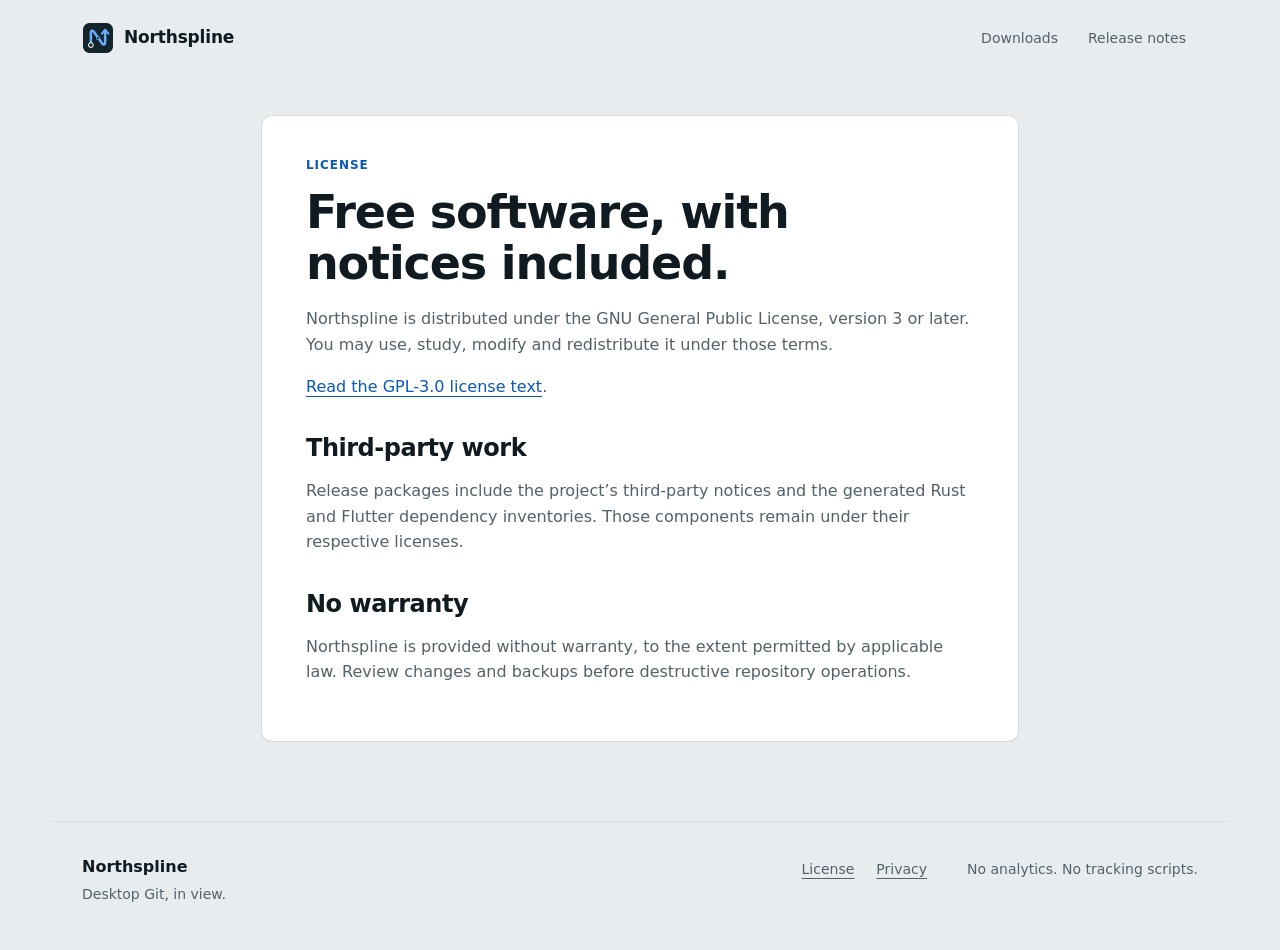
==== webfront/license.html @ b197490f "Sync website from Forgejo Mirrored from 2657f8e8e90832d0650944eec65418babd970d51." ====
<!doctype html><html lang="en"><head><meta charset="utf-8"><meta name="theme-color" content="#E8ECEE" media="(prefers-color-scheme: light)"><meta name="theme-color" content="#0B151A" media="(prefers-color-scheme: dark)"><meta name="viewport" content="width=device-width, initial-scale=1"><meta name="description" content="Northspline licensing information."><title>License · Northspline</title><link rel="icon" href="assets/icon-32.png"><link rel="stylesheet" href="style.css"></head><body><a class="skip-link" href="#main">Skip to content</a><header class="site-header"><a href="index.html" class="brand" aria-label="Northspline home"><img src="assets/icon-64.png" width="32" height="32" alt="">Northspline</a><nav aria-label="Primary"><a href="index.html#downloads">Downloads</a><a href="releases.html">Release notes</a></nav></header><main id="main" class="legal"><div class="island"><p class="eyebrow">LICENSE</p><h1>Free software, with notices included.</h1><p>Northspline is distributed under the GNU General Public License, version 3 or later. You may use, study, modify and redistribute it under those terms.</p><p><a href="https://www.gnu.org/licenses/gpl-3.0.html" rel="noopener">Read the GPL-3.0 license text</a>.</p><h2>Third-party work</h2><p>Release packages include the project’s third-party notices and the generated Rust and Flutter dependency inventories. Those components remain under their respective licenses.</p><h2>No warranty</h2><p>Northspline is provided without warranty, to the extent permitted by applicable law. Review changes and backups before destructive repository operations.</p></div></main><footer><div><strong>Northspline</strong><p>Desktop Git, in view.</p></div><nav aria-label="Legal"><a href="license.html" aria-current="page">License</a><a href="privacy.html">Privacy</a></nav><p>No analytics. No tracking scripts.</p></footer></body></html>
---- webfront/style.css ----
/* Northspline website on Meridian: islands on a tinted ground, one polar
   accent spent on intent, the spline graph as the signature. Colours are the
   Northspline brand of meridian_ui (light and dark). */

:root {
  color-scheme: light dark;
  --ground: #E8ECEE;
  --ground-hover: #DCE2E5;
  --pane: #FFFFFF;
  --pane-alt: #F6F8F9;
  --raised: #FFFFFF;
  --ink: #0F1B21;
  --ink-muted: #52616A;
  --line: #D8DFE3;
  --line-strong: #C3CCD1;
  --accent: #0A62CC;
  --accent-hover: #0853AD;
  --on-accent: #FFFFFF;
  --accent-soft: #DCEBFD;
  --accent-ink: #0A58B8;
  --focus: #0A62CC;
  --brand: #14242B;
  --danger: #B42318;
  --lane-1: #1F6FD6;
  --lane-2: #0B8A7A;
  --lane-3: #B26A00;
  --lane-4: #D4521E;
  --lane-5: #C7306B;
  --shadow-pane: 0 0 0 1px rgba(15, 27, 33, 0.07), 0 1px 2px rgba(15, 27, 33, 0.05);
  --shadow-float: 0 0 0 1px rgba(15, 27, 33, 0.09), 0 16px 40px -12px rgba(15, 27, 33, 0.28);
  --shadow-control: 0 1px 0 rgba(15, 27, 33, 0.06);
  --radius-sm: 5px;
  --radius-md: 7px;
  --radius-lg: 10px;
  --radius-xl: 14px;
  --font-sans: -apple-system, BlinkMacSystemFont, "SF Pro Text", "Segoe UI Variable", "Segoe UI", Cantarell, "Noto Sans", system-ui, sans-serif;
  --font-mono: ui-monospace, "JetBrains Mono", "SF Mono", Menlo, Consolas, monospace;
  --max: 1180px;
}

@media (prefers-color-scheme: dark) {
  :root {
    --ground: #0B151A;
    --ground-hover: #13222A;
    --pane: #122027;
    --pane-alt: #0F1B21;
    --raised: #1A2A32;
    --ink: #E4ECEF;
    --ink-muted: #93A5AE;
    --line: #21323B;
    --line-strong: #2C414B;
    --accent: #6AAEFF;
    --accent-hover: #8CC2FF;
    --on-accent: #04121C;
    --accent-soft: #16334D;
    --accent-ink: #8CC2FF;
    --focus: #8CC2FF;
    --brand: #1F3A48;
    --danger: #FF9C8F;
    --lane-1: #6AAEFF;
    --lane-2: #3DD6C0;
    --lane-3: #F2C14E;
    --lane-4: #FF8A5B;
    --lane-5: #FF6B9A;
    --shadow-pane: 0 0 0 1px rgba(255, 255, 255, 0.05), 0 1px 2px rgba(0, 0, 0, 0.35);
    --shadow-float: 0 0 0 1px rgba(255, 255, 255, 0.08), 0 16px 40px -12px rgba(0, 0, 0, 0.7);
    --shadow-control: 0 1px 0 rgba(0, 0, 0, 0.3);
  }
}

* { box-sizing: border-box; }
html { scroll-behavior: smooth; }
body {
  margin: 0;
  background: var(--ground);
  color: var(--ink);
  font: 16px/1.6 var(--font-sans);
  -webkit-font-smoothing: antialiased;
}
img { max-width: 100%; }
p { color: var(--ink-muted); }
a { color: var(--accent-ink); text-underline-offset: 4px; }
a:hover { text-decoration-thickness: 2px; }
a:focus-visible, .button:focus-visible {
  outline: 2px solid var(--focus);
  outline-offset: 3px;
  border-radius: var(--radius-sm);
}
code, .mono { font-family: var(--font-mono); font-size: 0.92em; }

.skip-link {
  position: absolute; left: 16px; top: -80px; z-index: 20;
  background: var(--accent); color: var(--on-accent);
  padding: 10px 16px; border-radius: var(--radius-md);
}
.skip-link:focus { top: 12px; }

.site-header, main, footer {
  max-width: var(--max); margin: auto; padding-left: 32px; padding-right: 32px;
}

/* Header: chrome sits straight on the ground. */
.site-header {
  min-height: 76px; display: flex; justify-content: space-between;
  align-items: center; gap: 24px;
}
.brand {
  display: flex; align-items: center; gap: 10px;
  color: var(--ink); font-size: 17px; font-weight: 650;
  letter-spacing: -0.01em; text-decoration: none;
}
.brand img { border-radius: 8px; }
.site-header nav, footer nav { display: flex; gap: 6px; align-items: center; }
.site-header nav a {
  color: var(--ink-muted); text-decoration: none; font-size: 14px; font-weight: 500;
  padding: 6px 12px; border-radius: var(--radius-md);
}
.site-header nav a:hover { background: var(--ground-hover); color: var(--ink); }

/* Buttons follow Meridian's primary and secondary ranks. */
.button {
  display: inline-flex; min-height: 40px; align-items: center; justify-content: center; gap: 8px;
  padding: 8px 18px; border-radius: var(--radius-md);
  font-size: 15px; font-weight: 600; text-decoration: none;
  transition: background-color 120ms ease-out;
}
.button.primary { background: var(--accent); color: var(--on-accent); }
.button.primary:hover { background: var(--accent-hover); }
.button.secondary {
  background: var(--pane); color: var(--ink);
  border: 1px solid var(--line-strong); box-shadow: var(--shadow-control);
}
.button.secondary:hover { background: var(--ground-hover); }
.button .icon { background: currentColor; }

.eyebrow {
  margin: 0 0 12px; color: var(--accent-ink);
  font-size: 12px; font-weight: 650; letter-spacing: 0.08em; text-transform: uppercase;
}
h1, h2, h3 { color: var(--ink); }
h2 {
  font-size: clamp(30px, 3.6vw, 42px); line-height: 1.12;
  letter-spacing: -0.02em; margin: 0 0 14px; font-weight: 700;
}
h3 { font-size: 17px; line-height: 1.3; margin: 0 0 8px; font-weight: 650; }

/* Hero */
.hero { padding: 72px 0 56px; text-align: center; position: relative; }
.hero-lanes {
  position: absolute; inset: 0 0 auto 0; margin: auto; width: 100%; max-width: 900px;
  height: 100%; pointer-events: none; opacity: 0.5;
}
.hero-lanes path { fill: none; stroke-width: 2.5; stroke-linecap: round; }
.hero-lanes circle { stroke-width: 2.5; fill: var(--ground); }
.hero > :not(.hero-lanes) { position: relative; }
.hero-mark { display: block; margin: 0 auto 26px; border-radius: 22px; box-shadow: var(--shadow-float); }
.hero h1 {
  font-size: clamp(44px, 6.4vw, 76px); line-height: 1.02;
  letter-spacing: -0.035em; margin: 0 0 20px; font-weight: 750;
}
.hero h1 span { color: var(--accent-ink); }
.intro { font-size: 19px; max-width: 640px; margin: 0 auto; }
.actions { display: flex; flex-wrap: wrap; justify-content: center; gap: 12px; margin-top: 28px; }
.platforms { margin-top: 16px; font-size: 14px; }

/* The product shot is an island that floats above the ground. */
.product-shot { padding: 12px 0 72px; }
.window {
  background: var(--pane); border-radius: var(--radius-xl);
  box-shadow: var(--shadow-float); overflow: hidden;
}
.window-bar { display: flex; gap: 8px; padding: 12px 14px; background: var(--ground); }
.window-bar span { width: 12px; height: 12px; border-radius: 50%; background: var(--line-strong); }
.window img { display: block; width: 100%; height: auto; }
.caption { text-align: center; font-size: 14px; margin-top: 18px; }

section:not(.hero):not(.product-shot) { padding: 64px 0; }
.section-heading { max-width: 700px; margin-bottom: 32px; }
.section-heading.center { margin-left: auto; margin-right: auto; text-align: center; }

/* Islands */
.island, .feature-grid article, .download-card, .release-status, .release-record {
  background: var(--pane); border-radius: var(--radius-lg); box-shadow: var(--shadow-pane);
}
.feature-grid, .download-grid { display: grid; grid-template-columns: repeat(3, minmax(0, 1fr)); gap: 16px; }
.feature-grid article { padding: 24px; }
.feature-grid p, .download-card p { margin-bottom: 0; font-size: 15px; }
.feature-icon {
  width: 36px; height: 36px; border-radius: var(--radius-md);
  display: grid; place-items: center; background: var(--accent-soft); margin-bottom: 16px;
}
.icon {
  display: inline-block; width: 18px; height: 18px; background: var(--accent-ink);
  -webkit-mask: var(--icon) center / contain no-repeat; mask: var(--icon) center / contain no-repeat;
}

/* Graph story: a split island with the spline lanes. */
.graph-story { display: grid; grid-template-columns: minmax(0, 1fr) minmax(0, 1fr); gap: 16px; align-items: stretch; }
.graph-story .island { padding: 32px; }
.graph-story ul { margin: 18px 0 0; padding: 0; list-style: none; }
.graph-story li { display: flex; gap: 10px; align-items: baseline; color: var(--ink-muted); }
.graph-story li + li { margin-top: 10px; }
.graph-story li::before {
  content: ""; flex: none; width: 8px; height: 8px; border-radius: 50%;
  border: 2px solid var(--accent); transform: translateY(1px);
}
.graph-demo { background: var(--pane-alt); display: flex; align-items: center; justify-content: center; }
.graph-demo svg { width: 100%; max-width: 420px; height: auto; }
.graph-demo path { fill: none; stroke-width: 2.5; stroke-linecap: round; }
.graph-demo circle { stroke-width: 2; fill: var(--pane-alt); }
.graph-demo text { font: 500 13px var(--font-sans); fill: var(--ink); }
.graph-demo .hash { font: 12px var(--font-mono); fill: var(--ink-muted); }
.graph-demo .chip { fill: var(--accent-soft); }
.graph-demo .chip-text { font: 600 11px var(--font-sans); fill: var(--accent-ink); }

/* Downloads */
.release-status { color: var(--ink-muted); padding: 18px 20px; }
.release-status.error { color: var(--danger); }
.download-grid { margin-top: 16px; }
.download-card { padding: 24px; }
.download-card .meta { font-size: 14px; }
.download-card ul { padding-left: 20px; }
.download-card li + li { margin-top: 8px; }
.trust-note { font-size: 14px; margin-top: 20px; }

/* Footer */
footer {
  padding-top: 32px; padding-bottom: 44px; border-top: 1px solid var(--line);
  display: grid; grid-template-columns: 1fr auto auto; align-items: start; gap: 32px;
}
footer strong { color: var(--ink); }
footer p { margin: 4px 0 0; font-size: 14px; }
footer nav a { color: var(--ink-muted); font-size: 14px; padding: 4px 8px; border-radius: var(--radius-sm); }
footer nav a:hover { color: var(--ink); background: var(--ground-hover); }

/* Legal and release pages: one reading island. */
.legal { max-width: 820px; padding-top: 40px; padding-bottom: 80px; }
.legal > .island { padding: 40px 44px; }
.legal h1 { font-size: clamp(34px, 4.4vw, 46px); line-height: 1.1; letter-spacing: -0.025em; margin: 0 0 18px; }
.legal h2 { font-size: 24px; margin-top: 36px; }
.release-list { display: grid; gap: 16px; }
.release-record { padding: 22px 24px; }
.release-record h2 { font-size: 22px; margin: 0 0 4px; }
.release-record ul { color: var(--ink-muted); }

@media (max-width: 880px) {
  .feature-grid, .download-grid { grid-template-columns: 1fr 1fr; }
  .graph-story { grid-template-columns: 1fr; }
  footer { grid-template-columns: 1fr 1fr; }
  footer > p { grid-column: 1 / -1; }
}
@media(max-width:620px) {
  .site-header, main, footer { padding-left: 16px; padding-right: 16px; }
  .site-header { align-items: flex-start; padding-top: 14px; padding-bottom: 14px; }
  .site-header nav { justify-content: flex-end; flex-wrap: wrap; gap: 2px; }
  .hero { padding-top: 40px; }
  .hero-mark { width: 88px; height: 88px; }
  .intro { font-size: 17px; }
  .feature-grid, .download-grid, footer { grid-template-columns: 1fr; }
  section:not(.hero):not(.product-shot) { padding: 48px 0; }
  .window { border-radius: var(--radius-lg); }
  .window-bar { padding: 8px 10px; }
  .window-bar span { width: 9px; height: 9px; }
  .legal > .island { padding: 28px 22px; }
}
@media (prefers-reduced-motion: reduce) {
  html { scroll-behavior: auto; }
  .button { transition: none; }
}
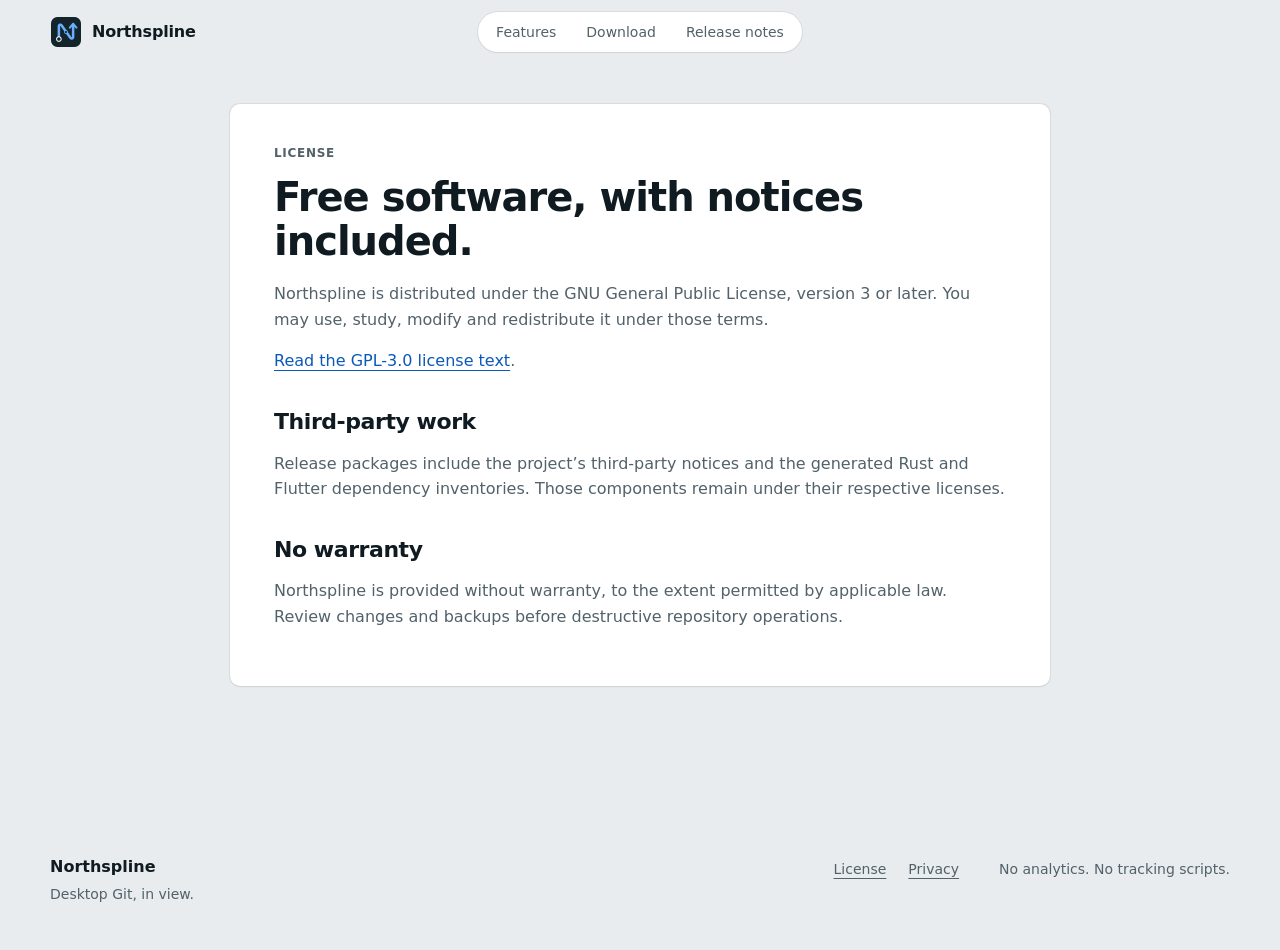
==== commit b0afa00c: "Sync website from Forgejo Mirrored from 440652daa4e3816e2e275bce424d86c8c673389f." ====
--- a/webfront/license.html
+++ b/webfront/license.html
@@ -1 +1 @@
-<!doctype html><html lang="en"><head><meta charset="utf-8"><meta name="theme-color" content="#E8ECEE" media="(prefers-color-scheme: light)"><meta name="theme-color" content="#0B151A" media="(prefers-color-scheme: dark)"><meta name="viewport" content="width=device-width, initial-scale=1"><meta name="description" content="Northspline licensing information."><title>License · Northspline</title><link rel="icon" href="assets/icon-32.png"><link rel="stylesheet" href="style.css"></head><body><a class="skip-link" href="#main">Skip to content</a><header class="site-header"><a href="index.html" class="brand" aria-label="Northspline home"><img src="assets/icon-64.png" width="32" height="32" alt="">Northspline</a><nav aria-label="Primary"><a href="index.html#downloads">Downloads</a><a href="releases.html">Release notes</a></nav></header><main id="main" class="legal"><div class="island"><p class="eyebrow">LICENSE</p><h1>Free software, with notices included.</h1><p>Northspline is distributed under the GNU General Public License, version 3 or later. You may use, study, modify and redistribute it under those terms.</p><p><a href="https://www.gnu.org/licenses/gpl-3.0.html" rel="noopener">Read the GPL-3.0 license text</a>.</p><h2>Third-party work</h2><p>Release packages include the project’s third-party notices and the generated Rust and Flutter dependency inventories. Those components remain under their respective licenses.</p><h2>No warranty</h2><p>Northspline is provided without warranty, to the extent permitted by applicable law. Review changes and backups before destructive repository operations.</p></div></main><footer><div><strong>Northspline</strong><p>Desktop Git, in view.</p></div><nav aria-label="Legal"><a href="license.html" aria-current="page">License</a><a href="privacy.html">Privacy</a></nav><p>No analytics. No tracking scripts.</p></footer></body></html>
+<!doctype html><html lang="en"><head><meta charset="utf-8"><meta name="theme-color" content="#E8ECEE" media="(prefers-color-scheme: light)"><meta name="theme-color" content="#0B151A" media="(prefers-color-scheme: dark)"><meta name="viewport" content="width=device-width, initial-scale=1"><meta name="description" content="Northspline licensing information."><title>License · Northspline</title><link rel="icon" href="assets/icon-32.png"><link rel="stylesheet" href="style.css"></head><body><a class="skip-link" href="#main">Skip to content</a><header class="site-header"><a href="index.html" class="brand" aria-label="Northspline home"><img src="assets/icon-64.png" width="32" height="32" alt="">Northspline</a><nav class="compass" aria-label="Primary"><a href="index.html#features">Features</a><a href="index.html#downloads">Download</a><a href="releases.html">Release notes</a></nav></header><main id="main" class="legal"><div class="island"><p class="eyebrow">LICENSE</p><h1>Free software, with notices included.</h1><p>Northspline is distributed under the GNU General Public License, version 3 or later. You may use, study, modify and redistribute it under those terms.</p><p><a href="https://www.gnu.org/licenses/gpl-3.0.html" rel="noopener">Read the GPL-3.0 license text</a>.</p><h2>Third-party work</h2><p>Release packages include the project’s third-party notices and the generated Rust and Flutter dependency inventories. Those components remain under their respective licenses.</p><h2>No warranty</h2><p>Northspline is provided without warranty, to the extent permitted by applicable law. Review changes and backups before destructive repository operations.</p></div></main><footer><div><strong>Northspline</strong><p>Desktop Git, in view.</p></div><nav aria-label="Legal"><a href="license.html" aria-current="page">License</a><a href="privacy.html">Privacy</a></nav><p>No analytics. No tracking scripts.</p></footer></body></html>
--- a/webfront/style.css
+++ b/webfront/style.css
@@ -1,6 +1,13 @@
 /* Northspline website on Meridian: islands on a tinted ground, one polar
    accent spent on intent, the spline graph as the signature. Colours are the
-   Northspline brand of meridian_ui (light and dark). */
+   Northspline brand of meridian_ui (light and dark); lane colours describe
+   topology only. Depth has two levels, shadow-pane and shadow-float. */
+
+@font-face {
+  font-family: "JetBrains Mono";
+  src: url("assets/fonts/JetBrainsMono-Regular.woff2") format("woff2");
+  font-weight: 400; font-style: normal; font-display: swap;
+}
 
 :root {
   color-scheme: light dark;
@@ -8,9 +15,11 @@
   --ground-hover: #DCE2E5;
   --pane: #FFFFFF;
   --pane-alt: #F6F8F9;
+  --pane-hover: #EEF2F4;
   --raised: #FFFFFF;
   --ink: #0F1B21;
   --ink-muted: #52616A;
+  --ink-faint: #8795A0;
   --line: #D8DFE3;
   --line-strong: #C3CCD1;
   --accent: #0A62CC;
@@ -19,23 +28,40 @@
   --accent-soft: #DCEBFD;
   --accent-ink: #0A58B8;
   --focus: #0A62CC;
-  --brand: #14242B;
+  --fjord: #14242B;
   --danger: #B42318;
+  --added: #16733A;
+  --added-bg: #E6F4EA;
+  --added-strong: #BFE5C9;
+  --deleted: #C4302B;
+  --deleted-bg: #FCEBEA;
+  --modified: #9A5B00;
+  --modified-bg: #FDF1DC;
+  --tag-ink: #7A4A00;
+  --tag-bg: #FBF0D9;
   --lane-1: #1F6FD6;
   --lane-2: #0B8A7A;
   --lane-3: #B26A00;
   --lane-4: #D4521E;
   --lane-5: #C7306B;
+  --lane-6: #7A55D3;
+  --lane-7: #0784A8;
+  --lane-8: #5D8A12;
   --shadow-pane: 0 0 0 1px rgba(15, 27, 33, 0.07), 0 1px 2px rgba(15, 27, 33, 0.05);
   --shadow-float: 0 0 0 1px rgba(15, 27, 33, 0.09), 0 16px 40px -12px rgba(15, 27, 33, 0.28);
   --shadow-control: 0 1px 0 rgba(15, 27, 33, 0.06);
+  --radius-xs: 3px;
   --radius-sm: 5px;
   --radius-md: 7px;
   --radius-lg: 10px;
   --radius-xl: 14px;
+  --radius-pill: 999px;
   --font-sans: -apple-system, BlinkMacSystemFont, "SF Pro Text", "Segoe UI Variable", "Segoe UI", Cantarell, "Noto Sans", system-ui, sans-serif;
-  --font-mono: ui-monospace, "JetBrains Mono", "SF Mono", Menlo, Consolas, monospace;
+  --font-mono: "JetBrains Mono", ui-monospace, "SF Mono", Menlo, Consolas, monospace;
   --max: 1180px;
+  --gutter: 32px;
+  --header: 64px;
+  --ease: cubic-bezier(0.2, 0, 0, 1);
 }
 
 @media (prefers-color-scheme: dark) {
@@ -44,9 +70,11 @@
     --ground-hover: #13222A;
     --pane: #122027;
     --pane-alt: #0F1B21;
+    --pane-hover: #1A2B34;
     --raised: #1A2A32;
     --ink: #E4ECEF;
     --ink-muted: #93A5AE;
+    --ink-faint: #5E717B;
     --line: #21323B;
     --line-strong: #2C414B;
     --accent: #6AAEFF;
@@ -55,13 +83,25 @@
     --accent-soft: #16334D;
     --accent-ink: #8CC2FF;
     --focus: #8CC2FF;
-    --brand: #1F3A48;
+    --fjord: #1F3A48;
     --danger: #FF9C8F;
+    --added: #4AC26B;
+    --added-bg: #0F2E1C;
+    --added-strong: #1D4A2E;
+    --deleted: #FF7B72;
+    --deleted-bg: #3A1A1B;
+    --modified: #E3A948;
+    --modified-bg: #3A2A10;
+    --tag-ink: #F2C46B;
+    --tag-bg: #33270F;
     --lane-1: #6AAEFF;
     --lane-2: #3DD6C0;
     --lane-3: #F2C14E;
     --lane-4: #FF8A5B;
     --lane-5: #FF6B9A;
+    --lane-6: #B49BFF;
+    --lane-7: #4CC9F0;
+    --lane-8: #A3D65C;
     --shadow-pane: 0 0 0 1px rgba(255, 255, 255, 0.05), 0 1px 2px rgba(0, 0, 0, 0.35);
     --shadow-float: 0 0 0 1px rgba(255, 255, 255, 0.08), 0 16px 40px -12px rgba(0, 0, 0, 0.7);
     --shadow-control: 0 1px 0 rgba(0, 0, 0, 0.3);
@@ -69,60 +109,90 @@
 }
 
 * { box-sizing: border-box; }
-html { scroll-behavior: smooth; }
+html { scroll-behavior: smooth; scroll-padding-top: calc(var(--header) + 16px); }
 body {
   margin: 0;
   background: var(--ground);
   color: var(--ink);
   font: 16px/1.6 var(--font-sans);
   -webkit-font-smoothing: antialiased;
+  overflow-x: clip;
 }
 img { max-width: 100%; }
 p { color: var(--ink-muted); }
 a { color: var(--accent-ink); text-underline-offset: 4px; }
 a:hover { text-decoration-thickness: 2px; }
-a:focus-visible, .button:focus-visible {
+button { font: inherit; color: inherit; }
+a:focus-visible, button:focus-visible, summary:focus-visible, .button:focus-visible {
   outline: 2px solid var(--focus);
-  outline-offset: 3px;
-  border-radius: var(--radius-sm);
-}
-code, .mono { font-family: var(--font-mono); font-size: 0.92em; }
+  outline-offset: 1px;
+  border-radius: var(--radius-md);
+}
+code, .mono, pre { font-family: var(--font-mono); font-size: 0.875em; font-variant-ligatures: none; }
 
 .skip-link {
-  position: absolute; left: 16px; top: -80px; z-index: 20;
+  position: absolute; left: 16px; top: -80px; z-index: 30;
   background: var(--accent); color: var(--on-accent);
   padding: 10px 16px; border-radius: var(--radius-md);
 }
 .skip-link:focus { top: 12px; }
 
-.site-header, main, footer {
-  max-width: var(--max); margin: auto; padding-left: 32px; padding-right: 32px;
-}
-
-/* Header: chrome sits straight on the ground. */
+.wrap, footer, main.legal {
+  max-width: calc(var(--max) + 2 * var(--gutter)); margin-inline: auto;
+  padding-inline: var(--gutter);
+}
+
+/* Header: chrome sits straight on the ground. The navigation is the Compass,
+   a pill whose polar rule follows the page's scroll progress. */
 .site-header {
-  min-height: 76px; display: flex; justify-content: space-between;
-  align-items: center; gap: 24px;
+  position: sticky; top: 0; z-index: 20;
+  min-height: var(--header);
+  padding-inline: max(var(--gutter), calc((100% - var(--max)) / 2));
+  display: grid; grid-template-columns: 1fr auto 1fr; align-items: center; gap: 16px;
+  background: color-mix(in srgb, var(--ground) 82%, transparent);
+  -webkit-backdrop-filter: blur(14px); backdrop-filter: blur(14px);
 }
 .brand {
-  display: flex; align-items: center; gap: 10px;
-  color: var(--ink); font-size: 17px; font-weight: 650;
+  display: flex; align-items: center; gap: 10px; justify-self: start;
+  color: var(--ink); font-size: 16px; font-weight: 650;
   letter-spacing: -0.01em; text-decoration: none;
 }
 .brand img { border-radius: 8px; }
-.site-header nav, footer nav { display: flex; gap: 6px; align-items: center; }
-.site-header nav a {
+.compass {
+  position: relative; display: flex; align-items: center; gap: 2px;
+  padding: 4px; border-radius: var(--radius-pill); overflow: hidden;
+  background: var(--pane); box-shadow: var(--shadow-pane);
+}
+.compass a {
   color: var(--ink-muted); text-decoration: none; font-size: 14px; font-weight: 500;
-  padding: 6px 12px; border-radius: var(--radius-md);
-}
-.site-header nav a:hover { background: var(--ground-hover); color: var(--ink); }
+  padding: 5px 14px; border-radius: var(--radius-pill); white-space: nowrap;
+  transition: background-color 80ms, color 80ms;
+}
+.compass a:hover { background: var(--pane-hover); color: var(--ink); }
+.compass a[aria-current] { color: var(--ink); font-weight: 600; }
+.compass-rule {
+  position: absolute; left: 0; right: 0; bottom: 0; height: 2px;
+  background: var(--accent); transform-origin: 0 50%;
+  transform: scaleX(var(--progress, 0));
+}
+.header-release {
+  justify-self: end; display: inline-flex; align-items: center; gap: 8px;
+  color: var(--ink-muted); font: 12px var(--font-mono); text-decoration: none;
+  padding: 4px 10px; border-radius: var(--radius-pill);
+}
+.header-release:hover { background: var(--ground-hover); color: var(--ink); }
+.header-release:empty { display: none; }
+.header-release::before {
+  content: ""; width: 8px; height: 8px; border-radius: 50%;
+  border: 2px solid var(--lane-1);
+}
 
 /* Buttons follow Meridian's primary and secondary ranks. */
 .button {
   display: inline-flex; min-height: 40px; align-items: center; justify-content: center; gap: 8px;
-  padding: 8px 18px; border-radius: var(--radius-md);
+  padding: 8px 18px; border-radius: var(--radius-md); border: 0; cursor: pointer;
   font-size: 15px; font-weight: 600; text-decoration: none;
-  transition: background-color 120ms ease-out;
+  transition: background-color 80ms;
 }
 .button.primary { background: var(--accent); color: var(--on-accent); }
 .button.primary:hover { background: var(--accent-hover); }
@@ -130,140 +200,399 @@
   background: var(--pane); color: var(--ink);
   border: 1px solid var(--line-strong); box-shadow: var(--shadow-control);
 }
-.button.secondary:hover { background: var(--ground-hover); }
+.button.secondary:hover { background: var(--pane-hover); }
 .button .icon { background: currentColor; }
 
+.icon {
+  display: inline-block; flex: none; width: 18px; height: 18px; background: var(--ink);
+  -webkit-mask: var(--icon) center / contain no-repeat; mask: var(--icon) center / contain no-repeat;
+}
+
+/* Overline: Meridian's section header style. */
 .eyebrow {
-  margin: 0 0 12px; color: var(--accent-ink);
-  font-size: 12px; font-weight: 650; letter-spacing: 0.08em; text-transform: uppercase;
+  margin: 0 0 12px; color: var(--ink-muted);
+  font-size: 12px; font-weight: 600; letter-spacing: 0.06em; text-transform: uppercase;
 }
 h1, h2, h3 { color: var(--ink); }
 h2 {
-  font-size: clamp(30px, 3.6vw, 42px); line-height: 1.12;
-  letter-spacing: -0.02em; margin: 0 0 14px; font-weight: 700;
-}
-h3 { font-size: 17px; line-height: 1.3; margin: 0 0 8px; font-weight: 650; }
-
-/* Hero */
-.hero { padding: 72px 0 56px; text-align: center; position: relative; }
-.hero-lanes {
-  position: absolute; inset: 0 0 auto 0; margin: auto; width: 100%; max-width: 900px;
-  height: 100%; pointer-events: none; opacity: 0.5;
-}
-.hero-lanes path { fill: none; stroke-width: 2.5; stroke-linecap: round; }
-.hero-lanes circle { stroke-width: 2.5; fill: var(--ground); }
-.hero > :not(.hero-lanes) { position: relative; }
-.hero-mark { display: block; margin: 0 auto 26px; border-radius: 22px; box-shadow: var(--shadow-float); }
+  font-size: clamp(28px, 3.4vw, 40px); line-height: 1.12;
+  letter-spacing: -0.02em; margin: 0 0 14px; font-weight: 650;
+}
+h3 { font-size: 16px; line-height: 1.3; margin: 0 0 6px; font-weight: 600; }
+
+/* Hero: a field of spline lanes drawn by site.js, faded behind the copy. */
+.hero {
+  position: relative; overflow: hidden; text-align: center;
+  margin-top: calc(-1 * var(--header));
+  min-height: min(900px, 100svh);
+  display: grid; place-items: center;
+  padding: calc(var(--header) + 56px) var(--gutter) 88px;
+}
+.lane-field { position: absolute; inset: 0; width: 100%; height: 100%; }
+.hero-veil {
+  position: absolute; inset: 0; pointer-events: none;
+  background:
+    linear-gradient(to bottom, transparent 72%, var(--ground)),
+    radial-gradient(ellipse 46% 52% at 50% 50%, var(--ground) 38%, transparent 100%);
+}
+.hero-copy { position: relative; max-width: 720px; }
+.hero-mark { display: block; margin: 0 auto 28px; border-radius: 22px; box-shadow: var(--shadow-float); }
 .hero h1 {
-  font-size: clamp(44px, 6.4vw, 76px); line-height: 1.02;
-  letter-spacing: -0.035em; margin: 0 0 20px; font-weight: 750;
-}
-.hero h1 span { color: var(--accent-ink); }
-.intro { font-size: 19px; max-width: 640px; margin: 0 auto; }
-.actions { display: flex; flex-wrap: wrap; justify-content: center; gap: 12px; margin-top: 28px; }
-.platforms { margin-top: 16px; font-size: 14px; }
+  font-size: clamp(42px, 6.2vw, 72px); line-height: 1.04;
+  letter-spacing: -0.035em; margin: 0 0 20px; font-weight: 700;
+}
+.intro { font-size: 19px; max-width: 560px; margin: 0 auto; }
+.actions { display: flex; flex-wrap: wrap; justify-content: center; gap: 12px; margin-top: 30px; }
+.hero-note { margin: 18px 0 0; font-size: 14px; }
+.hero-note .mono:not(:empty)::after { content: " · "; }
 
 /* The product shot is an island that floats above the ground. */
-.product-shot { padding: 12px 0 72px; }
+.shot { padding-bottom: 40px; perspective: 1800px; }
 .window {
-  background: var(--pane); border-radius: var(--radius-xl);
+  background: var(--window-ground); border-radius: var(--radius-xl);
   box-shadow: var(--shadow-float); overflow: hidden;
-}
-.window-bar { display: flex; gap: 8px; padding: 12px 14px; background: var(--ground); }
-.window-bar span { width: 12px; height: 12px; border-radius: 50%; background: var(--line-strong); }
+  transform-origin: 50% 0; transform: rotateX(calc(var(--tilt, 0) * 1deg));
+  --window-ground: #E8ECEE; --window-dot: #C3CCD1; --window-ink: #52616A; --window-pane: #FFFFFF;
+}
+.window[data-theme="dark"] {
+  --window-ground: #0B151A; --window-dot: #2C414B; --window-ink: #93A5AE; --window-pane: #122027;
+}
+.window-bar {
+  display: flex; align-items: center; gap: 8px; padding: 8px 10px 8px 14px;
+  background: var(--window-ground);
+}
+.window-bar > span { width: 12px; height: 12px; border-radius: 50%; background: var(--window-dot); }
+.segmented {
+  margin-left: auto; display: flex; gap: 2px; padding: 2px;
+  border-radius: var(--radius-md); visibility: hidden;
+}
+.js .segmented { visibility: visible; }
+.segmented button {
+  border: 0; background: none; cursor: pointer; color: var(--window-ink);
+  font-size: 12px; font-weight: 500; padding: 3px 10px; border-radius: var(--radius-sm);
+}
+.segmented button[aria-pressed="true"] {
+  background: var(--window-pane); color: inherit; box-shadow: var(--shadow-control);
+}
+.window[data-theme="dark"] .segmented button[aria-pressed="true"] { color: #E4ECEF; }
+.window[data-theme="light"] .segmented button[aria-pressed="true"] { color: #0F1B21; }
 .window img { display: block; width: 100%; height: auto; }
-.caption { text-align: center; font-size: 14px; margin-top: 18px; }
-
-section:not(.hero):not(.product-shot) { padding: 64px 0; }
-.section-heading { max-width: 700px; margin-bottom: 32px; }
-.section-heading.center { margin-left: auto; margin-right: auto; text-align: center; }
+.caption { text-align: center; font-size: 14px; margin: 18px 0 0; }
+
+/* Sections hang on one lane: a spine and a commit ring lead into each. */
+.section { position: relative; padding-block: 132px 40px; }
+.section::before {
+  content: ""; position: absolute; left: calc(50% - 1px); top: 0;
+  width: 2px; height: 84px; background: var(--lane-1);
+  transform-origin: 50% 0; transition: transform 640ms var(--ease);
+}
+.section::after {
+  content: ""; position: absolute; left: calc(50% - 6.5px); top: 84px;
+  width: 13px; height: 13px; border-radius: 50%;
+  border: 2px solid var(--lane-1); background: var(--ground);
+  transition: opacity 240ms 480ms;
+}
+.js .section:not(.in)::before { transform: scaleY(0); }
+.js .section:not(.in)::after { opacity: 0; }
+.section-heading { max-width: 640px; margin: 0 auto 36px; text-align: center; }
+.section-heading p:last-child { margin-bottom: 0; }
+
+.js .reveal { opacity: 0; transform: translateY(8px); }
+.js .reveal.in {
+  opacity: 1; transform: none;
+  transition: opacity 320ms var(--ease), transform 320ms var(--ease);
+  transition-delay: calc(var(--i, 0) * 40ms);
+}
 
 /* Islands */
-.island, .feature-grid article, .download-card, .release-status, .release-record {
+.island, .feature-grid article, .platform, .release-status, .release-record, .release-bar, .latest-notes, .verify {
   background: var(--pane); border-radius: var(--radius-lg); box-shadow: var(--shadow-pane);
 }
-.feature-grid, .download-grid { display: grid; grid-template-columns: repeat(3, minmax(0, 1fr)); gap: 16px; }
-.feature-grid article { padding: 24px; }
-.feature-grid p, .download-card p { margin-bottom: 0; font-size: 15px; }
+.feature-grid { display: grid; grid-template-columns: repeat(3, minmax(0, 1fr)); gap: 12px; }
+.feature-grid article { padding: 24px; transition: background-color 80ms; }
+.feature-grid article:hover { background: var(--pane-hover); }
+.feature-grid p { margin: 0; font-size: 15px; }
 .feature-icon {
   width: 36px; height: 36px; border-radius: var(--radius-md);
-  display: grid; place-items: center; background: var(--accent-soft); margin-bottom: 16px;
-}
-.icon {
-  display: inline-block; width: 18px; height: 18px; background: var(--accent-ink);
-  -webkit-mask: var(--icon) center / contain no-repeat; mask: var(--icon) center / contain no-repeat;
-}
-
-/* Graph story: a split island with the spline lanes. */
-.graph-story { display: grid; grid-template-columns: minmax(0, 1fr) minmax(0, 1fr); gap: 16px; align-items: stretch; }
-.graph-story .island { padding: 32px; }
-.graph-story ul { margin: 18px 0 0; padding: 0; list-style: none; }
-.graph-story li { display: flex; gap: 10px; align-items: baseline; color: var(--ink-muted); }
-.graph-story li + li { margin-top: 10px; }
-.graph-story li::before {
-  content: ""; flex: none; width: 8px; height: 8px; border-radius: 50%;
-  border: 2px solid var(--accent); transform: translateY(1px);
-}
-.graph-demo { background: var(--pane-alt); display: flex; align-items: center; justify-content: center; }
-.graph-demo svg { width: 100%; max-width: 420px; height: auto; }
-.graph-demo path { fill: none; stroke-width: 2.5; stroke-linecap: round; }
-.graph-demo circle { stroke-width: 2; fill: var(--pane-alt); }
-.graph-demo text { font: 500 13px var(--font-sans); fill: var(--ink); }
-.graph-demo .hash { font: 12px var(--font-mono); fill: var(--ink-muted); }
-.graph-demo .chip { fill: var(--accent-soft); }
-.graph-demo .chip-text { font: 600 11px var(--font-sans); fill: var(--accent-ink); }
+  display: grid; place-items: center; background: var(--ground); margin-bottom: 16px;
+}
+
+/* Stories: a text island beside a small working model of the app. */
+.story { display: grid; grid-template-columns: minmax(0, 5fr) minmax(0, 6fr); gap: 12px; align-items: stretch; }
+.story + .story { margin-top: 12px; }
+.story.flip > :first-child { order: 2; }
+.story > .island { padding: 32px; min-width: 0; }
+.story h2 { font-size: clamp(24px, 2.6vw, 30px); }
+.story .island > ul { margin: 18px 0 0; padding: 0; list-style: none; }
+.story .island > ul > li { display: flex; gap: 12px; align-items: baseline; color: var(--ink-muted); }
+.story .island > ul > li + li { margin-top: 10px; }
+.story .island > ul > li::before {
+  content: ""; flex: none; width: 9px; height: 9px; border-radius: 50%;
+  border: 2px solid var(--lane-1); transform: translateY(1px);
+}
+.story .demo { background: var(--pane); padding: 0; display: flex; flex-direction: column; overflow: hidden; }
+.demo-note {
+  margin: auto 0 0; padding: 10px 16px; font-size: 13px;
+  background: var(--pane-alt); color: var(--ink-muted);
+}
+
+/* Graph model: true Meridian geometry. 14 px lanes, 2 px strokes, r 4.5
+   rings, 0.3 for everything outside the selected commit's ancestry. */
+.graph-demo { position: relative; margin-block: auto; padding: 8px 4px; font-size: 13px; line-height: 18px; }
+.graph-demo svg { position: absolute; z-index: 1; left: 4px; top: 8px; pointer-events: none; }
+.graph-demo path { fill: none; stroke-width: 2; stroke-linecap: round; }
+.graph-demo circle { stroke-width: 2; fill: var(--pane); }
+.graph-demo .dot { stroke: none; }
+.graph-demo .l1 { stroke: var(--lane-1); }
+.graph-demo .l2 { stroke: var(--lane-2); }
+.graph-demo .dot.l1 { fill: var(--lane-1); }
+.graph-demo .dot.l2 { fill: var(--lane-2); }
+/* On the selected row, strokes and rings paint in on-polar. */
+.graph-demo circle.on { stroke: var(--on-accent); fill: var(--accent); }
+.graph-demo .dot.on { fill: var(--on-accent); }
+.graph-demo path, .graph-demo circle, .graph-demo .row > * { transition: opacity 120ms, stroke-width 120ms; }
+.graph-demo path.lit { stroke-width: 2.5; }
+.graph-demo .unlit { opacity: 0.3; }
+.graph-demo ol { margin: 0; padding: 0; list-style: none; }
+.graph-demo .row {
+  display: flex; align-items: center; gap: 8px; width: 100%; height: 32px;
+  padding: 0 12px 0 44px; border: 0; border-radius: var(--radius-sm);
+  background: none; text-align: left; cursor: pointer;
+}
+.graph-demo .row:hover { background: var(--pane-hover); }
+.graph-demo .row[aria-pressed="true"] { background: var(--accent); color: var(--on-accent); }
+.graph-demo .row.unlit > * { opacity: 0.3; }
+.subject { flex: 1; min-width: 0; overflow: hidden; white-space: nowrap; text-overflow: ellipsis; }
+.hash { font: 11px/16px var(--font-mono); color: var(--ink-muted); letter-spacing: 0.01em; }
+.row[aria-pressed="true"] .hash { color: inherit; }
+.chip {
+  flex: none; display: inline-flex; align-items: center; gap: 5px;
+  font-size: 11px; line-height: 16px; font-weight: 600;
+  padding: 1px 7px; border-radius: var(--radius-sm);
+  background: var(--accent-soft); color: var(--accent-ink);
+}
+.chip::before { content: ""; width: 6px; height: 6px; border-radius: 50%; background: var(--lane, var(--lane-1)); }
+.chip.head { background: var(--ink); color: var(--pane); }
+.chip.head::before { background: currentColor; }
+.chip.tag { background: var(--tag-bg); color: var(--tag-ink); }
+.chip.tag::before { background: var(--tag-ink); }
+.chip.plain::before { content: none; }
+
+/* Diff model: an unstaged hunk. A gutter click selects a line; staging acts
+   on the changed lines in the selection and washes them in added-strong. */
+.diff-demo { position: relative; }
+.diff-head {
+  display: flex; align-items: center; gap: 10px; padding: 12px 16px;
+  font-size: 13px; color: var(--ink);
+}
+.diff-head .count { margin-left: auto; color: var(--ink-muted); }
+.glyph {
+  flex: none; width: 16px; height: 16px; border-radius: var(--radius-xs);
+  display: grid; place-items: center;
+  font: 600 10px/1 var(--font-mono); background: var(--modified-bg); color: var(--modified);
+}
+.hunk-head {
+  display: flex; align-items: center; gap: 10px; min-height: 36px; padding: 4px 8px 4px 16px;
+  background: var(--pane-alt); border-block: 1px solid var(--line); font-size: 12px;
+}
+.hunk-context { color: var(--ink-muted); font-size: 12px; flex: 1; min-width: 0; overflow: hidden; text-overflow: ellipsis; white-space: nowrap; }
+.button.small {
+  min-height: 24px; padding: 2px 8px; gap: 6px; font-size: 12px; font-weight: 500;
+  border-radius: var(--radius-md);
+}
+.button.small .icon { width: 14px; height: 14px; }
+.button:disabled { color: var(--ink-faint); cursor: default; }
+.button.secondary:disabled:hover { background: var(--pane); }
+.diff-lines {
+  position: relative; font: 12px/24px var(--font-mono); font-variant-ligatures: none;
+  overflow-x: auto; padding-block: 8px; min-height: 216px;
+}
+.dl {
+  display: grid; grid-template-columns: 88px 18px max-content; align-items: center;
+  min-width: max-content; padding-right: 16px;
+  color: var(--ink); white-space: pre;
+}
+.gutter {
+  display: grid; grid-template-columns: 44px 44px; height: 24px; padding: 0;
+  border: 0; background: none; color: var(--ink-faint); font: inherit;
+}
+.gutter .ln { text-align: right; padding-right: 10px; }
+button.gutter { cursor: pointer; }
+button.gutter:hover { color: var(--ink); }
+button.gutter:focus-visible { outline-offset: -2px; border-radius: var(--radius-xs); }
+.dl.add { background-color: var(--added-bg); }
+.dl.del { background-color: var(--deleted-bg); }
+.dl.add .sign { color: var(--added); }
+.dl.del .sign { color: var(--deleted); }
+.dl.selected {
+  background-image: linear-gradient(color-mix(in srgb, var(--accent) 10%, transparent), color-mix(in srgb, var(--accent) 10%, transparent));
+  box-shadow: inset 1px 0 var(--accent), inset -1px 0 var(--accent);
+}
+.dl.selected .gutter { background: var(--accent-soft); color: var(--ink); }
+.dl.run-start { box-shadow: inset 1px 0 var(--accent), inset -1px 0 var(--accent), inset 0 1px var(--accent); }
+.dl.run-end { box-shadow: inset 1px 0 var(--accent), inset -1px 0 var(--accent), inset 0 -1px var(--accent); }
+.dl.run-start.run-end { box-shadow: inset 0 0 0 1px var(--accent); }
+.dl.wash { animation: stage-wash 240ms ease-out; }
+@keyframes stage-wash { from { background-color: var(--added-strong); } }
+.floating-stage { position: absolute; right: 12px; z-index: 1; box-shadow: var(--shadow-float); }
+.diff-empty {
+  display: grid; place-items: center; gap: 8px; min-height: 216px;
+  font-family: var(--font-sans); font-size: 14px; color: var(--ink-muted);
+}
+.diff-empty p { margin: 0; }
 
 /* Downloads */
-.release-status { color: var(--ink-muted); padding: 18px 20px; }
-.release-status.error { color: var(--danger); }
-.download-grid { margin-top: 16px; }
-.download-card { padding: 24px; }
-.download-card .meta { font-size: 14px; }
-.download-card ul { padding-left: 20px; }
-.download-card li + li { margin-top: 8px; }
-.trust-note { font-size: 14px; margin-top: 20px; }
+.release-status { color: var(--ink-muted); padding: 18px 20px; text-align: center; }
+.release-bar {
+  display: flex; flex-wrap: wrap; align-items: center; gap: 10px 14px;
+  padding: 12px 16px; margin-bottom: 12px; font-size: 14px; color: var(--ink-muted);
+}
+.release-bar .chip { font: 12px/18px var(--font-mono); padding: 2px 9px; }
+.release-bar a { margin-left: auto; font-weight: 500; }
+.download-grid { display: grid; grid-template-columns: repeat(2, minmax(0, 1fr)); gap: 12px; }
+.platform { padding: 8px; display: flex; flex-direction: column; }
+.platform[data-platform="linux"] { grid-column: 2; grid-row: 1 / span 2; }
+.platform-head { display: flex; align-items: center; gap: 14px; padding: 12px 12px 14px; }
+.platform-mark {
+  flex: none; width: 48px; height: 48px; border-radius: var(--radius-lg);
+  display: grid; place-items: center; background: var(--ground);
+}
+.platform-mark .icon { width: 26px; height: 26px; }
+.platform-head h3 { margin: 0; font-size: 18px; }
+.platform-head p { margin: 2px 0 0; font-size: 13px; }
+.platform-head .chip { margin-left: auto; }
+.assets { margin: 0; padding: 0; list-style: none; }
+.asset {
+  position: relative; display: grid; align-items: center; gap: 4px 14px;
+  grid-template-columns: 48px minmax(0, 1fr) auto auto;
+  min-height: 60px; padding: 8px 12px; border-radius: var(--radius-md);
+  transition: background-color 80ms;
+}
+.asset:hover { background: var(--pane-hover); }
+.asset-icons { display: flex; justify-content: center; gap: 6px; }
+.asset-icons .icon { width: 20px; height: 20px; background: var(--ink-muted); }
+.asset:hover .asset-icons .icon { background: var(--ink); }
+.asset-name { display: block; color: var(--ink); font-weight: 600; font-size: 15px; text-decoration: none; }
+.asset-name::after { content: ""; position: absolute; inset: 0; border-radius: inherit; }
+.asset-name:focus-visible { outline: none; }
+.asset-name:focus-visible::after { outline: 2px solid var(--focus); outline-offset: 1px; }
+.asset-hint { display: block; font-size: 13px; color: var(--ink-muted); }
+.asset-meta { font: 12px var(--font-mono); color: var(--ink-muted); white-space: nowrap; }
+.sha {
+  position: relative; z-index: 1; cursor: pointer;
+  border: 1px solid var(--line-strong); background: var(--pane); color: var(--ink-muted);
+  font: 11px/16px var(--font-mono); padding: 3px 8px; border-radius: var(--radius-sm);
+  box-shadow: var(--shadow-control); min-width: 68px;
+}
+.sha:hover { color: var(--ink); background: var(--pane-hover); }
+.asset.suggested .asset-get { background: var(--accent); }
+.asset.suggested .asset-get .icon { background: var(--on-accent); }
+.asset-get {
+  width: 32px; height: 32px; border-radius: var(--radius-md);
+  display: grid; place-items: center; background: var(--ground);
+}
+.asset-tail { display: flex; align-items: center; gap: 10px; }
+
+.download-extra { display: grid; grid-template-columns: repeat(2, minmax(0, 1fr)); gap: 12px; margin-top: 12px; align-items: start; }
+.latest-notes, .verify { padding: 20px 24px; }
+.latest-notes ul { margin: 10px 0 14px; padding-left: 20px; color: var(--ink-muted); font-size: 15px; }
+.latest-notes li + li { margin-top: 8px; }
+.verify summary { cursor: pointer; font-weight: 600; font-size: 16px; color: var(--ink); }
+.verify p { font-size: 15px; margin: 12px 0 8px; }
+.verify pre {
+  margin: 0 0 8px; padding: 10px 12px; overflow-x: auto;
+  background: var(--pane-alt); border-radius: var(--radius-md);
+  font: 12px/18px var(--font-mono); color: var(--ink);
+}
+.trust-note { display: flex; gap: 10px; align-items: flex-start; font-size: 14px; margin: 14px 0 0; }
+.trust-note .icon { background: var(--ink-muted); margin-top: 2px; }
 
 /* Footer */
 footer {
-  padding-top: 32px; padding-bottom: 44px; border-top: 1px solid var(--line);
+  margin-top: 96px; padding-top: 32px; padding-bottom: 44px;
   display: grid; grid-template-columns: 1fr auto auto; align-items: start; gap: 32px;
 }
 footer strong { color: var(--ink); }
 footer p { margin: 4px 0 0; font-size: 14px; }
+footer nav { display: flex; gap: 6px; align-items: center; }
 footer nav a { color: var(--ink-muted); font-size: 14px; padding: 4px 8px; border-radius: var(--radius-sm); }
 footer nav a:hover { color: var(--ink); background: var(--ground-hover); }
 
 /* Legal and release pages: one reading island. */
-.legal { max-width: 820px; padding-top: 40px; padding-bottom: 80px; }
+main.legal { max-width: calc(820px + 2 * var(--gutter)); padding-top: 40px; padding-bottom: 40px; }
 .legal > .island { padding: 40px 44px; }
-.legal h1 { font-size: clamp(34px, 4.4vw, 46px); line-height: 1.1; letter-spacing: -0.025em; margin: 0 0 18px; }
-.legal h2 { font-size: 24px; margin-top: 36px; }
-.release-list { display: grid; gap: 16px; }
-.release-record { padding: 22px 24px; }
-.release-record h2 { font-size: 22px; margin: 0 0 4px; }
-.release-record ul { color: var(--ink-muted); }
+.legal h1 { font-size: clamp(30px, 4vw, 40px); line-height: 1.1; letter-spacing: -0.025em; margin: 0 0 18px; font-weight: 650; }
+.legal h2 { font-size: 22px; margin-top: 36px; }
+
+/* Release history: each release is a commit on one lane. */
+.release-list { margin-top: 28px; }
+.release-record {
+  position: relative; margin-left: 28px; padding: 18px 22px;
+  background: var(--pane-alt); box-shadow: none;
+}
+.release-record + .release-record { margin-top: 12px; }
+.release-record::before {
+  content: ""; position: absolute; left: -23px; top: 0; bottom: -12px;
+  width: 2px; background: var(--lane-1);
+}
+.release-record:first-child::before { top: 28px; }
+.release-record:last-child::before { bottom: auto; height: 28px; }
+.release-record:only-child::before { content: none; }
+.release-record::after {
+  content: ""; position: absolute; left: -28.5px; top: 22px; width: 13px; height: 13px;
+  border-radius: 50%; border: 2px solid var(--lane-1); background: var(--pane);
+}
+.release-record h2 { font-size: 18px; margin: 0 0 2px; letter-spacing: -0.01em; }
+.release-record > p { margin: 0; font: 12px var(--font-mono); }
+.release-record ul { color: var(--ink-muted); font-size: 15px; padding-left: 20px; margin: 12px 0 0; }
+.release-record li + li { margin-top: 6px; }
+.release-record .formats { display: flex; flex-wrap: wrap; gap: 6px; margin-top: 14px; }
+.release-record .formats a {
+  font: 12px var(--font-mono); text-decoration: none; color: var(--ink-muted);
+  padding: 2px 8px; border-radius: var(--radius-sm); border: 1px solid var(--line-strong);
+}
+.release-record .formats a:hover { color: var(--ink); background: var(--pane-hover); }
 
 @media (max-width: 880px) {
-  .feature-grid, .download-grid { grid-template-columns: 1fr 1fr; }
-  .graph-story { grid-template-columns: 1fr; }
+  .site-header { grid-template-columns: auto 1fr; }
+  .compass { justify-self: end; }
+  .header-release { display: none; }
+  .feature-grid { grid-template-columns: 1fr 1fr; }
+  .story, .download-grid, .download-extra { grid-template-columns: minmax(0, 1fr); }
+  .story.flip > :first-child { order: 0; }
+  .platform[data-platform="linux"] { grid-column: auto; grid-row: auto; }
   footer { grid-template-columns: 1fr 1fr; }
   footer > p { grid-column: 1 / -1; }
 }
 @media(max-width:620px) {
-  .site-header, main, footer { padding-left: 16px; padding-right: 16px; }
-  .site-header { align-items: flex-start; padding-top: 14px; padding-bottom: 14px; }
-  .site-header nav { justify-content: flex-end; flex-wrap: wrap; gap: 2px; }
-  .hero { padding-top: 40px; }
-  .hero-mark { width: 88px; height: 88px; }
+  :root { --gutter: 16px; --header: 56px; }
+  .brand { font-size: 0; gap: 0; }
+  .compass a { padding: 5px 9px; font-size: 13px; }
+  .hero { padding-bottom: 64px; }
+  .hero-mark { width: 80px; height: 80px; border-radius: 18px; }
+  .hero-veil {
+    background:
+      linear-gradient(to bottom, transparent 72%, var(--ground)),
+      radial-gradient(ellipse 95% 50% at 50% 50%, var(--ground) 45%, transparent 100%);
+  }
   .intro { font-size: 17px; }
-  .feature-grid, .download-grid, footer { grid-template-columns: 1fr; }
-  section:not(.hero):not(.product-shot) { padding: 48px 0; }
+  .feature-grid, footer { grid-template-columns: 1fr; }
+  .section { padding-top: 112px; }
+  .section::before { height: 64px; }
+  .section::after { top: 64px; }
+  .story > .island:not(.demo) { padding: 24px 20px; }
   .window { border-radius: var(--radius-lg); }
-  .window-bar { padding: 8px 10px; }
-  .window-bar span { width: 9px; height: 9px; }
-  .legal > .island { padding: 28px 22px; }
+  .window-bar > span { width: 9px; height: 9px; }
+  .asset { grid-template-columns: 40px minmax(0, 1fr) auto; }
+  .asset-meta { grid-column: 2; grid-row: 2; }
+  .asset-tail { grid-row: 1 / span 2; grid-column: 3; }
+  .graph-demo .hash { display: none; }
+  .legal > .island { padding: 28px 20px; }
+  footer { margin-top: 64px; }
 }
 @media (prefers-reduced-motion: reduce) {
   html { scroll-behavior: auto; }
-  .button { transition: none; }
-}
+  *, *::before, *::after { transition: none !important; animation: none !important; }
+  .js .reveal { opacity: 1; transform: none; }
+  .window { transform: none; }
+}
